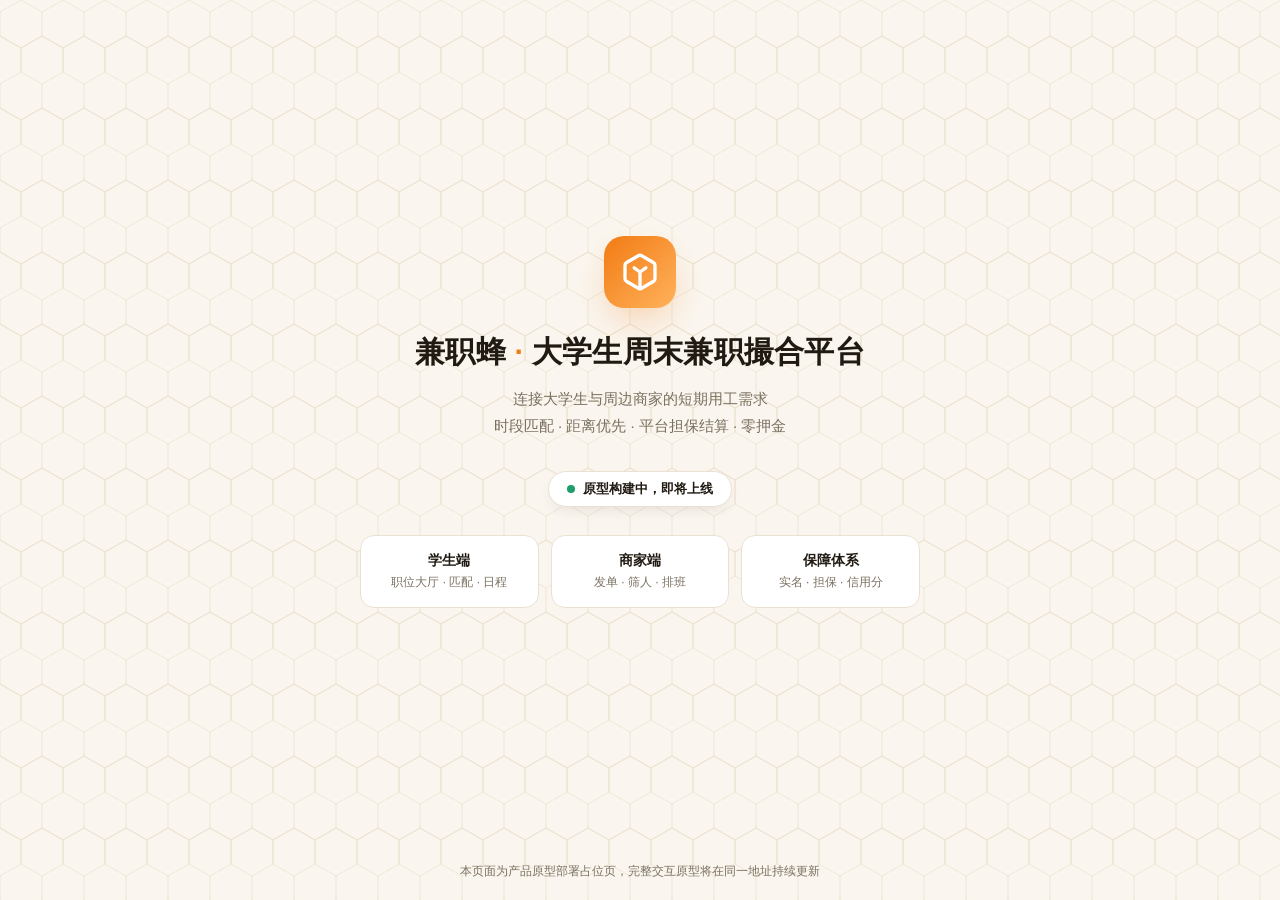
==== index.html @ 80763ce2 "chore: initial placeholder for weekend part-time job matching prototype" ====
<!DOCTYPE html>
<html lang="zh-CN">
<head>
<meta charset="UTF-8">
<meta name="viewport" content="width=device-width, initial-scale=1.0">
<title>兼职蜂 · 大学生周末兼职撮合平台</title>
<style>
  :root{
    --brand:#F27B13; --brand-deep:#D96A0D; --ink:#201A12; --sub:#7A7060;
    --bg:#FAF6EF; --surface:#FFFFFF; --border:#EBE1D2;
  }
  *{margin:0;padding:0;box-sizing:border-box}
  html,body{height:100%}
  body{
    font-family:"PingFang SC","HarmonyOS Sans SC","MiSans","Source Han Sans SC","Noto Sans CJK SC","Microsoft YaHei",sans-serif;
    background:
      url("data:image/svg+xml,%3Csvg xmlns='http://www.w3.org/2000/svg' width='42' height='72' viewBox='0 0 42 72'%3E%3Cg fill='none' stroke='%23E4D6BC' stroke-opacity='.5'%3E%3Cpath d='M21 0 42 12 42 36 21 48 0 36 0 12Z'/%3E%3Cpath d='M0 36 21 48 21 72 0 84 -21 72 -21 48Z'/%3E%3Cpath d='M42 36 63 48 63 72 42 84 21 72 21 48Z'/%3E%3C/g%3E%3C/svg%3E"),
      var(--bg);
    color:var(--ink);
    display:flex;flex-direction:column;
  }
  main{flex:1;display:flex;align-items:center;justify-content:center;padding:32px 20px}
  .wrap{max-width:560px;width:100%;text-align:center}
  .mark{
    width:72px;height:72px;margin:0 auto 24px;border-radius:20px;
    background:linear-gradient(135deg,var(--brand),#FFB25C);
    display:flex;align-items:center;justify-content:center;
    box-shadow:0 16px 40px -12px rgba(242,123,19,.45);
  }
  .mark svg{width:40px;height:40px}
  h1{font-size:30px;font-weight:800;letter-spacing:.01em}
  h1 .dot{color:var(--brand)}
  .tagline{margin-top:12px;font-size:15px;color:var(--sub);line-height:1.8}
  .status{
    margin:32px auto 0;display:inline-flex;align-items:center;gap:8px;
    background:var(--surface);border:1px solid var(--border);border-radius:999px;
    padding:8px 18px;font-size:13px;color:var(--ink);font-weight:600;
    box-shadow:0 6px 16px -6px rgba(32,26,18,.12);
  }
  .pulse{width:8px;height:8px;border-radius:50%;background:#1E9E6A;animation:p 1.4s ease-in-out infinite}
  @keyframes p{0%,100%{opacity:1;transform:scale(1)}50%{opacity:.35;transform:scale(.7)}}
  .grid{margin-top:28px;display:grid;grid-template-columns:repeat(3,1fr);gap:12px}
  .cell{
    background:var(--surface);border:1px solid var(--border);border-radius:14px;padding:16px 10px;
  }
  .cell b{display:block;font-size:14px;font-weight:700}
  .cell span{display:block;margin-top:4px;font-size:12px;color:var(--sub)}
  footer{padding:20px;text-align:center;font-size:12px;color:var(--sub)}
  @media (max-width:480px){h1{font-size:24px}.grid{grid-template-columns:1fr 1fr 1fr;gap:8px}}
</style>
</head>
<body>
<main>
  <div class="wrap">
    <div class="mark" aria-hidden="true">
      <svg viewBox="0 0 24 24" fill="none" stroke="#fff" stroke-width="2" stroke-linecap="round" stroke-linejoin="round">
        <path d="M21 16V8a2 2 0 0 0-1-1.73l-7-4a2 2 0 0 0-2 0l-7 4A2 2 0 0 0 3 8v8a2 2 0 0 0 1 1.73l7 4a2 2 0 0 0 2 0l7-4A2 2 0 0 0 21 16Z"/>
        <path d="M12 22V12"/><path d="m8.5 9.5 3.5 2.5 3.5-2.5"/>
      </svg>
    </div>
    <h1>兼职蜂<span class="dot"> · </span>大学生周末兼职撮合平台</h1>
    <p class="tagline">连接大学生与周边商家的短期用工需求<br>时段匹配 · 距离优先 · 平台担保结算 · 零押金</p>
    <div class="status"><span class="pulse"></span>原型构建中，即将上线</div>
    <div class="grid">
      <div class="cell"><b>学生端</b><span>职位大厅 · 匹配 · 日程</span></div>
      <div class="cell"><b>商家端</b><span>发单 · 筛人 · 排班</span></div>
      <div class="cell"><b>保障体系</b><span>实名 · 担保 · 信用分</span></div>
    </div>
  </div>
</main>
<footer>本页面为产品原型部署占位页，完整交互原型将在同一地址持续更新</footer>
</body>
</html>
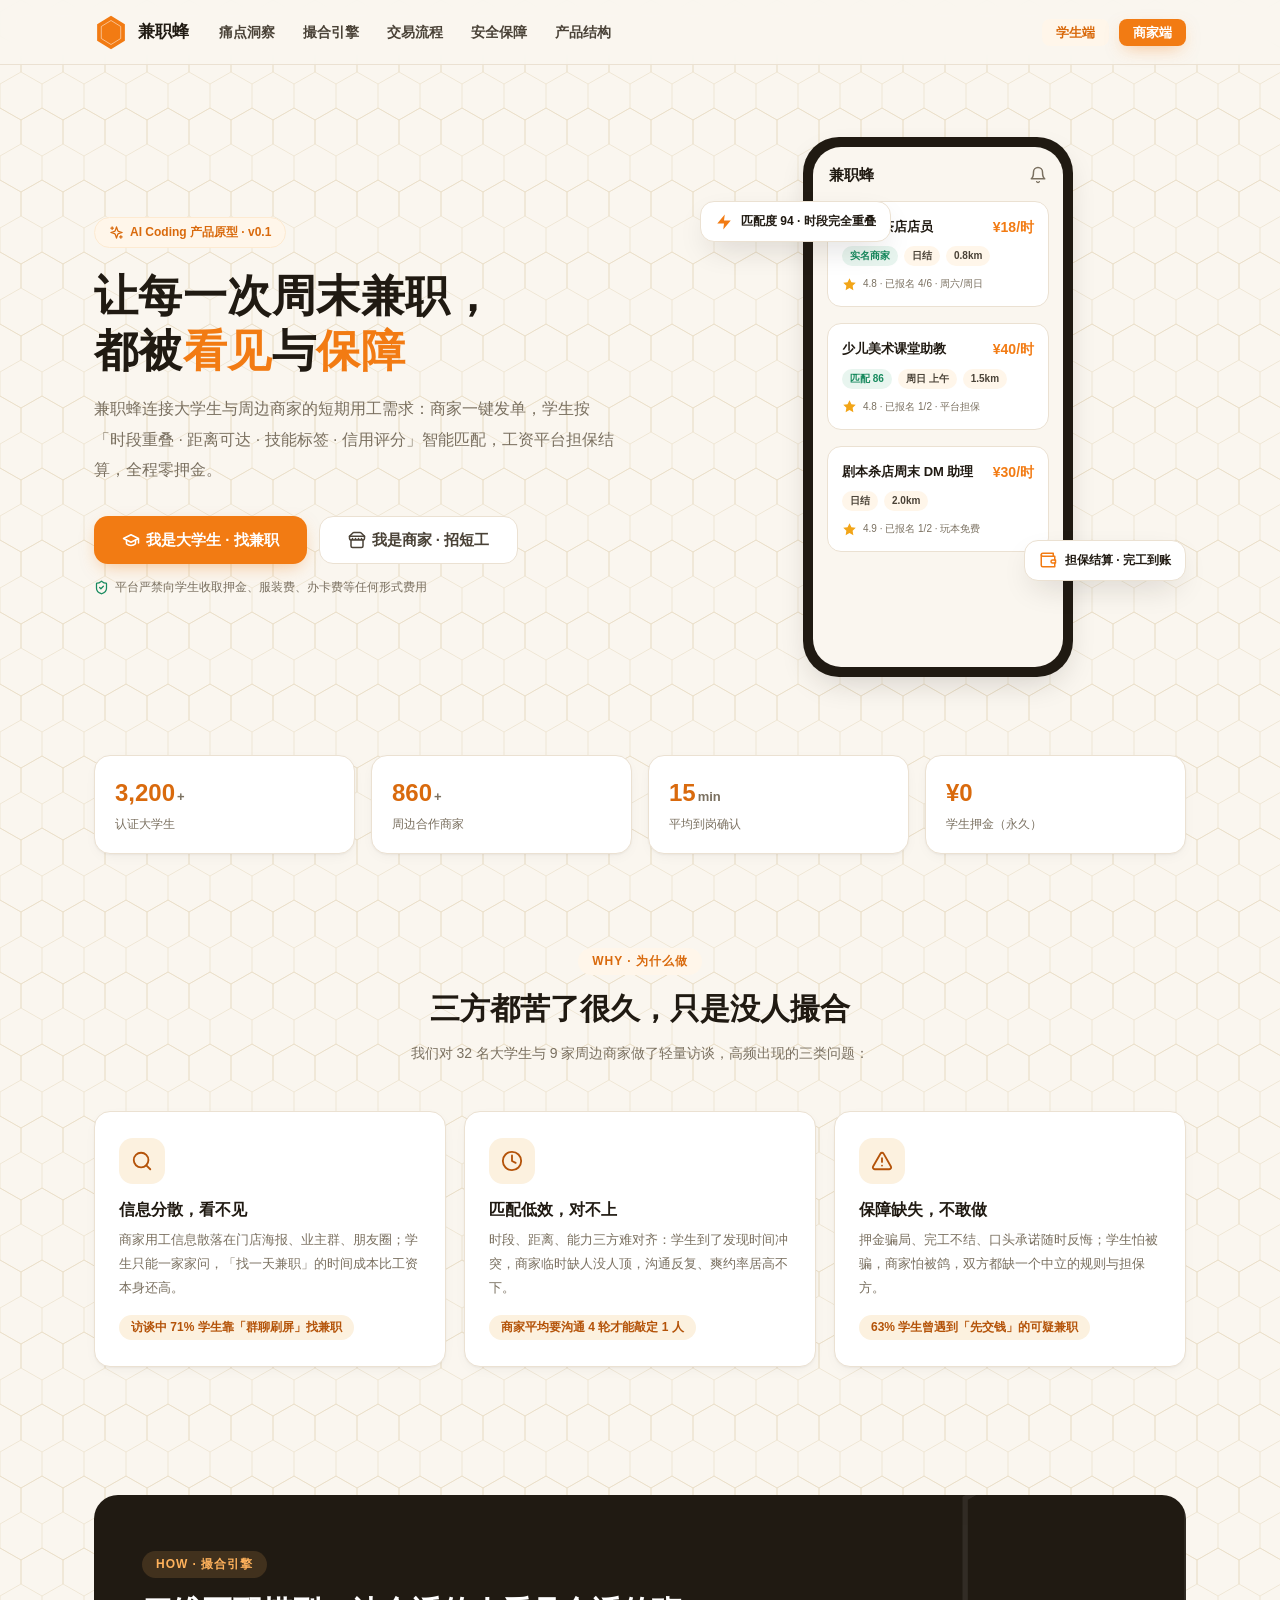
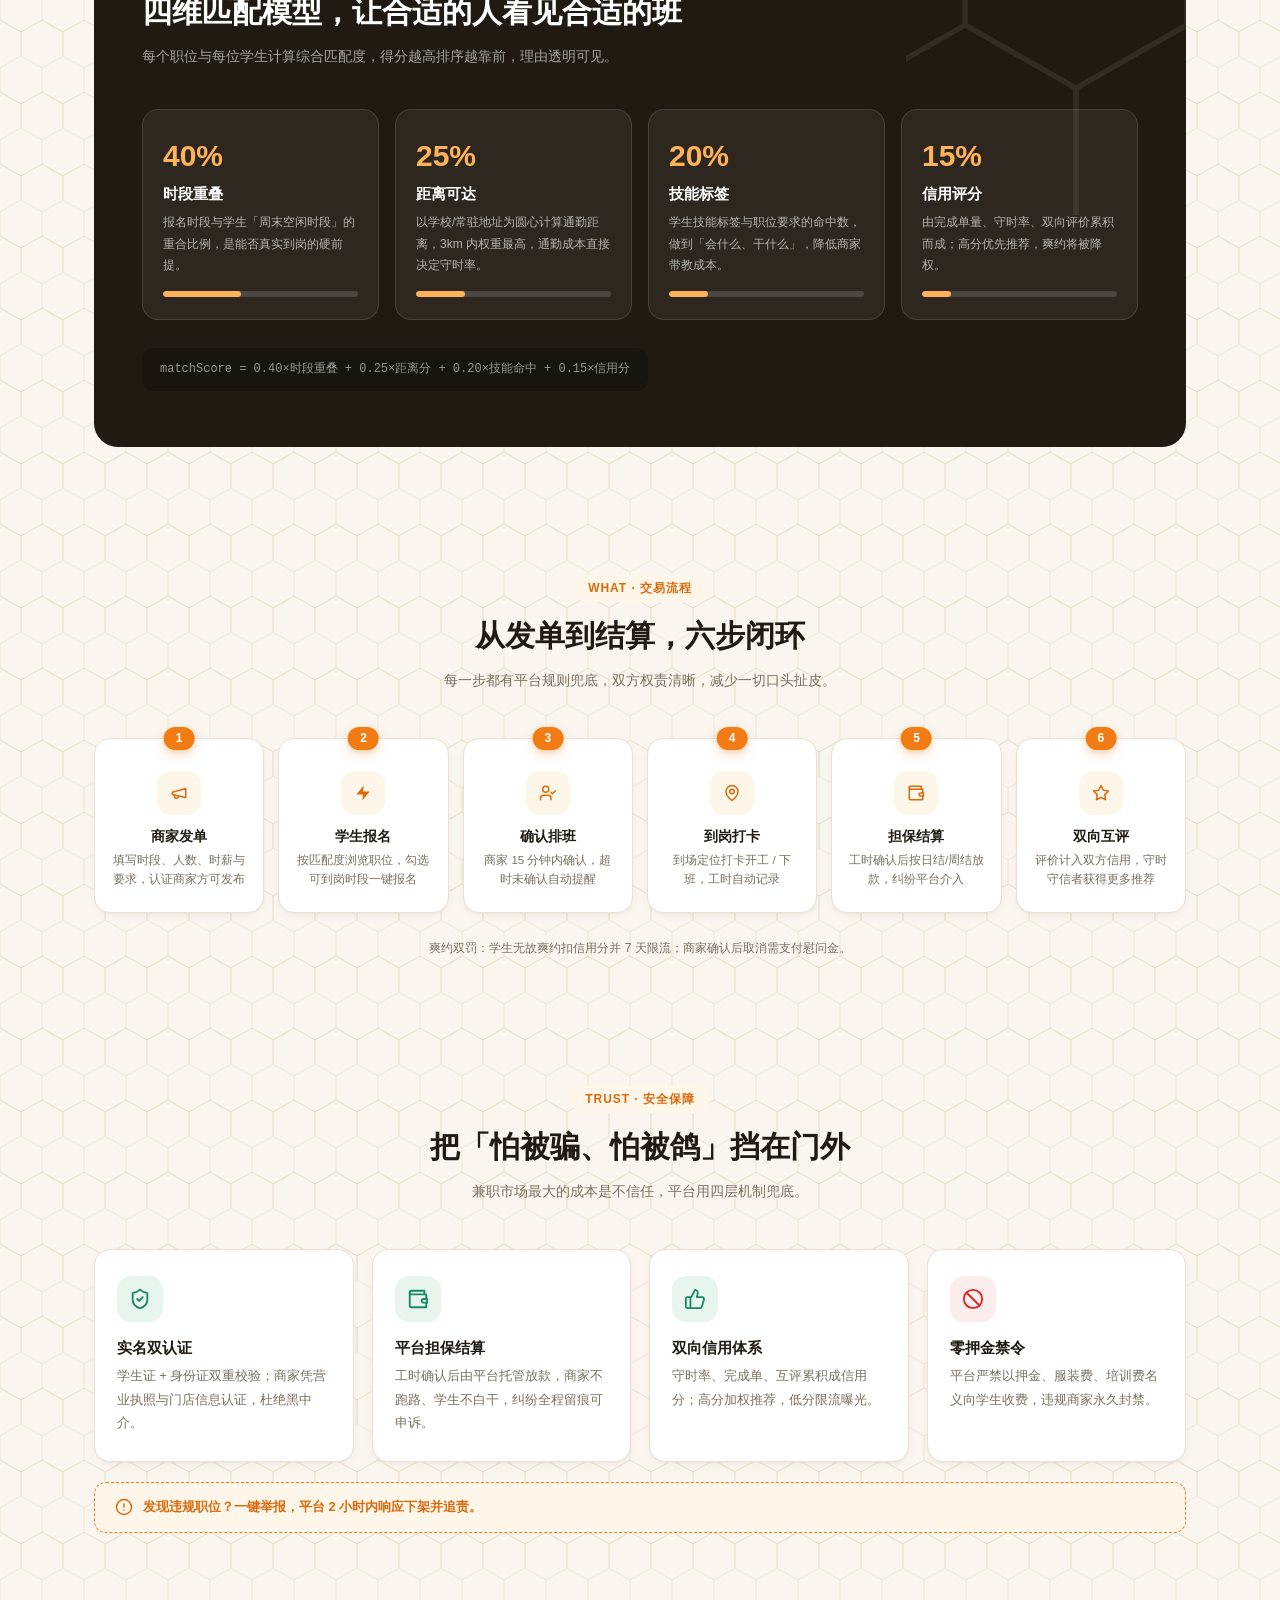
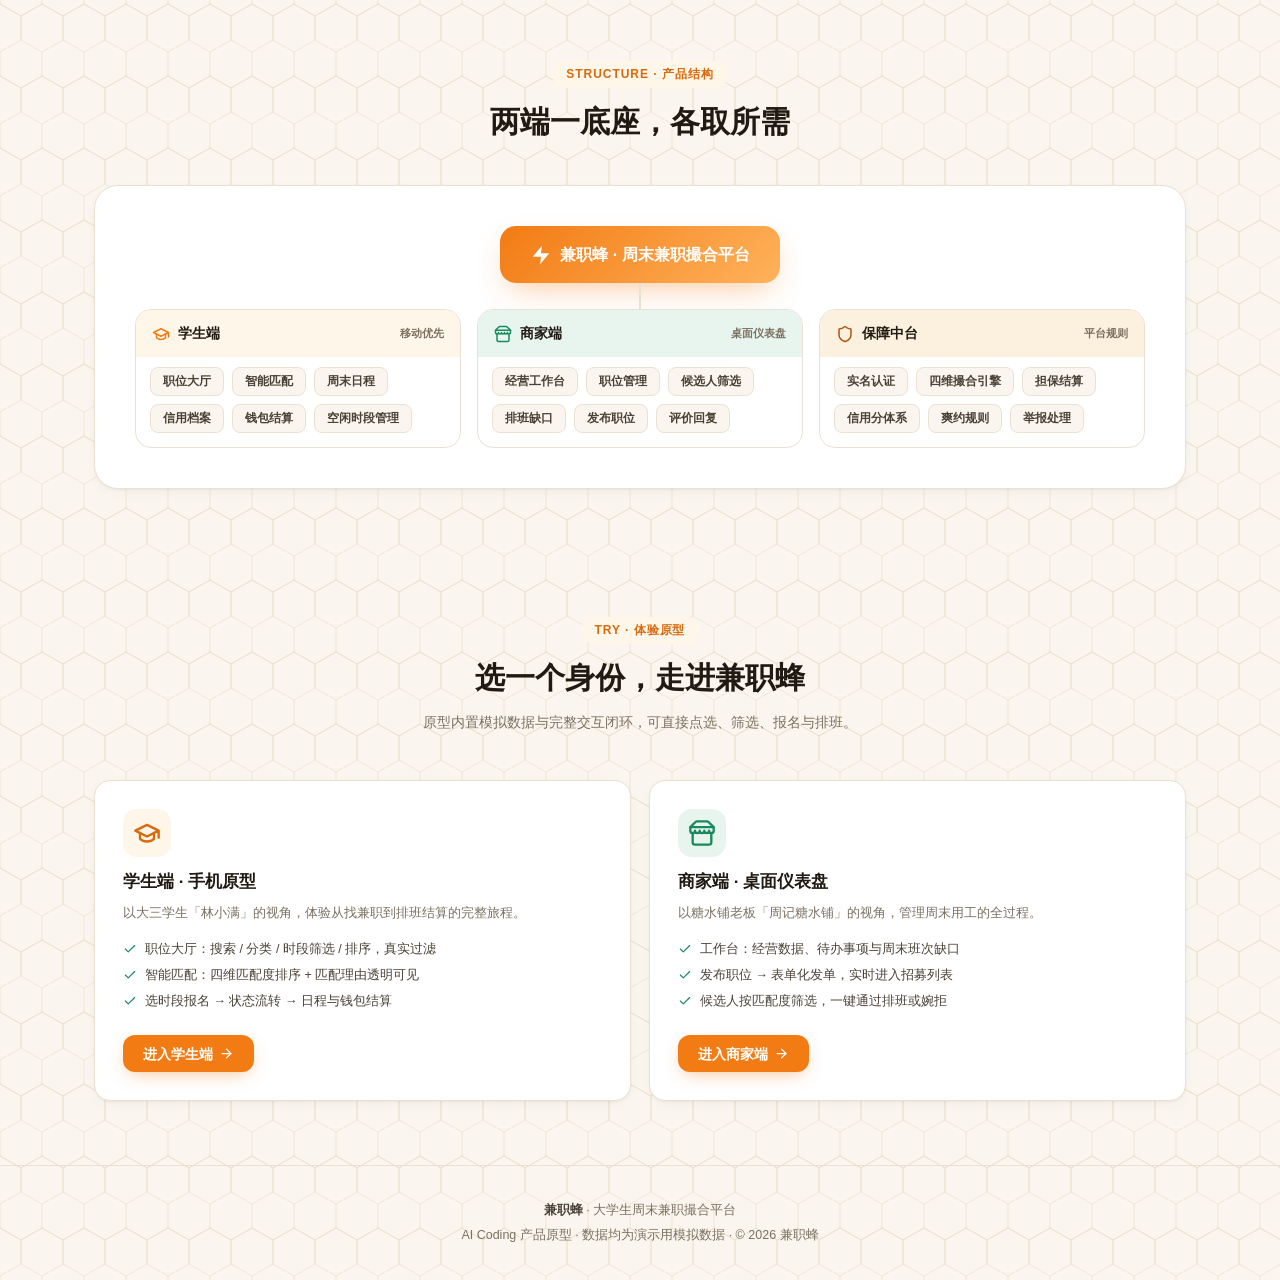
==== commit 894c3119: "feat: 兼职蜂完整产品原型（首页 + 学生端 + 商家端）" ====
--- a/index.html
+++ b/index.html
@@ -4,70 +4,521 @@
 <meta charset="UTF-8">
 <meta name="viewport" content="width=device-width, initial-scale=1.0">
 <title>兼职蜂 · 大学生周末兼职撮合平台</title>
+<meta name="description" content="兼职蜂：连接大学生与周边商家的周末短期用工撮合平台。时段匹配 · 距离优先 · 平台担保结算 · 零押金。">
+<link rel="icon" href="data:image/svg+xml,%3Csvg xmlns='http://www.w3.org/2000/svg' viewBox='0 0 72 80'%3E%3Cpath d='M36 4 66 22 66 58 36 76 6 58 6 22Z' fill='%23F27B13'/%3E%3C/svg%3E">
+<link rel="stylesheet" href="styles.css">
 <style>
-  :root{
-    --brand:#F27B13; --brand-deep:#D96A0D; --ink:#201A12; --sub:#7A7060;
-    --bg:#FAF6EF; --surface:#FFFFFF; --border:#EBE1D2;
-  }
-  *{margin:0;padding:0;box-sizing:border-box}
-  html,body{height:100%}
-  body{
-    font-family:"PingFang SC","HarmonyOS Sans SC","MiSans","Source Han Sans SC","Noto Sans CJK SC","Microsoft YaHei",sans-serif;
-    background:
-      url("data:image/svg+xml,%3Csvg xmlns='http://www.w3.org/2000/svg' width='42' height='72' viewBox='0 0 42 72'%3E%3Cg fill='none' stroke='%23E4D6BC' stroke-opacity='.5'%3E%3Cpath d='M21 0 42 12 42 36 21 48 0 36 0 12Z'/%3E%3Cpath d='M0 36 21 48 21 72 0 84 -21 72 -21 48Z'/%3E%3Cpath d='M42 36 63 48 63 72 42 84 21 72 21 48Z'/%3E%3C/g%3E%3C/svg%3E"),
-      var(--bg);
-    color:var(--ink);
-    display:flex;flex-direction:column;
-  }
-  main{flex:1;display:flex;align-items:center;justify-content:center;padding:32px 20px}
-  .wrap{max-width:560px;width:100%;text-align:center}
-  .mark{
-    width:72px;height:72px;margin:0 auto 24px;border-radius:20px;
-    background:linear-gradient(135deg,var(--brand),#FFB25C);
-    display:flex;align-items:center;justify-content:center;
-    box-shadow:0 16px 40px -12px rgba(242,123,19,.45);
-  }
-  .mark svg{width:40px;height:40px}
-  h1{font-size:30px;font-weight:800;letter-spacing:.01em}
-  h1 .dot{color:var(--brand)}
-  .tagline{margin-top:12px;font-size:15px;color:var(--sub);line-height:1.8}
-  .status{
-    margin:32px auto 0;display:inline-flex;align-items:center;gap:8px;
-    background:var(--surface);border:1px solid var(--border);border-radius:999px;
-    padding:8px 18px;font-size:13px;color:var(--ink);font-weight:600;
-    box-shadow:0 6px 16px -6px rgba(32,26,18,.12);
-  }
-  .pulse{width:8px;height:8px;border-radius:50%;background:#1E9E6A;animation:p 1.4s ease-in-out infinite}
-  @keyframes p{0%,100%{opacity:1;transform:scale(1)}50%{opacity:.35;transform:scale(.7)}}
-  .grid{margin-top:28px;display:grid;grid-template-columns:repeat(3,1fr);gap:12px}
-  .cell{
-    background:var(--surface);border:1px solid var(--border);border-radius:14px;padding:16px 10px;
-  }
-  .cell b{display:block;font-size:14px;font-weight:700}
-  .cell span{display:block;margin-top:4px;font-size:12px;color:var(--sub)}
-  footer{padding:20px;text-align:center;font-size:12px;color:var(--sub)}
-  @media (max-width:480px){h1{font-size:24px}.grid{grid-template-columns:1fr 1fr 1fr;gap:8px}}
+  /* ---------- 首页专属样式 ---------- */
+  .topbar{
+    position:sticky;top:0;z-index:100;
+    background:rgba(250,246,239,.88);backdrop-filter:blur(10px);
+    border-bottom:1px solid var(--line);
+  }
+  .topbar-in{max-width:1140px;margin:0 auto;padding:0 24px;height:64px;display:flex;align-items:center;gap:28px}
+  .logo{display:flex;align-items:center;gap:10px;font-size:17px;font-weight:800}
+  .logo-mark{width:34px;height:37px;flex:none}
+  .topnav{display:flex;gap:24px;font-size:14px;color:var(--ink-2);font-weight:600}
+  .topnav a{padding:6px 2px;transition:color .15s}
+  .topnav a:hover{color:var(--brand-deep)}
+  .topbar-cta{margin-left:auto;display:flex;gap:10px}
+  .wrap{max-width:1140px;margin:0 auto;padding:0 24px}
+
+  /* Hero */
+  .hero{padding:72px 0 56px;display:grid;grid-template-columns:1.05fr .95fr;gap:48px;align-items:center}
+  .hero-badge{
+    display:inline-flex;align-items:center;gap:6px;background:var(--brand-soft);
+    color:var(--brand-deep);border:1px solid var(--brand-soft2);
+    border-radius:999px;padding:5px 14px;font-size:12px;font-weight:700;margin-bottom:20px;
+  }
+  .hero h1{font-size:44px;letter-spacing:.01em;line-height:1.25}
+  .hero h1 .hl{color:var(--brand);position:relative}
+  .hero-sub{margin-top:16px;font-size:16px;color:var(--ink-3);line-height:1.9;max-width:520px}
+  .hero-cta{margin-top:30px;display:flex;gap:12px;flex-wrap:wrap}
+  .hero-note{margin-top:14px;font-size:12px;color:var(--ink-3);display:flex;align-items:center;gap:6px}
+  .hero-note .icon{color:var(--ok)}
+
+  .hero-visual{position:relative;display:flex;justify-content:center}
+  .mini-phone{
+    width:270px;background:var(--ink);border-radius:36px;padding:10px;
+    box-shadow:var(--shadow-2);position:relative;z-index:1;
+  }
+  .mini-screen{background:var(--bg);border-radius:28px;overflow:hidden;height:520px;display:flex;flex-direction:column}
+  .mini-head{padding:16px 16px 10px;display:flex;align-items:center;justify-content:space-between}
+  .mini-head b{font-size:15px}
+  .mini-card{margin:4px 14px 12px;background:var(--surface);border:1px solid var(--line);border-radius:14px;padding:14px}
+  .mini-card .t{display:flex;justify-content:space-between;align-items:center}
+  .mini-card .t b{font-size:13px}
+  .mini-card .pay{color:var(--brand);font-weight:800;font-size:14px}
+  .mini-meta{margin-top:8px;display:flex;gap:6px;flex-wrap:wrap}
+  .mini-chip{font-size:10px;padding:2px 8px;border-radius:999px;background:var(--brand-soft);color:var(--ink-2);font-weight:600}
+  .mini-chip.g{background:var(--ok-soft);color:var(--ok)}
+  .mini-foot{margin-top:10px;display:flex;align-items:center;gap:6px;font-size:10px;color:var(--ink-3)}
+  .float-chip{
+    position:absolute;background:var(--surface);border:1px solid var(--line);
+    border-radius:14px;padding:10px 14px;font-size:12px;font-weight:700;
+    box-shadow:var(--shadow-2);display:flex;align-items:center;gap:8px;z-index:2;
+    animation:floaty 4s ease-in-out infinite;
+  }
+  .float-chip .icon{color:var(--brand)}
+  .fc1{top:64px;left:2%}
+  .fc2{bottom:96px;right:0;animation-delay:1.2s}
+  @keyframes floaty{0%,100%{transform:translateY(0)}50%{transform:translateY(-8px)}}
+
+  .hero-stats{
+    margin-top:0;padding:22px 0 30px;display:grid;grid-template-columns:repeat(4,1fr);gap:16px;
+  }
+  .hstat{background:var(--surface);border:1px solid var(--line);border-radius:var(--r-lg);padding:18px 20px;box-shadow:var(--shadow-1)}
+  .hstat b{display:block;font-size:24px;font-weight:800;color:var(--brand-deep)}
+  .hstat b small{font-size:13px;color:var(--ink-3);font-weight:600;margin-left:2px}
+  .hstat span{font-size:12px;color:var(--ink-3)}
+
+  /* 区块通用 */
+  section.block{padding:64px 0}
+  .sec-head{text-align:center;max-width:620px;margin:0 auto 44px}
+  .sec-tag{
+    display:inline-block;font-size:12px;font-weight:800;color:var(--brand-deep);
+    background:var(--brand-soft);border-radius:999px;padding:4px 14px;margin-bottom:14px;letter-spacing:.08em;
+  }
+  .sec-head h2{font-size:30px}
+  .sec-head p{margin-top:12px;color:var(--ink-3);font-size:14px;line-height:1.9}
+
+  /* 痛点 */
+  .pain-grid{display:grid;grid-template-columns:repeat(3,1fr);gap:18px}
+  .pain{
+    background:var(--surface);border:1px solid var(--line);border-radius:var(--r-lg);
+    padding:26px 24px;box-shadow:var(--shadow-1);transition:transform .2s,box-shadow .2s;
+  }
+  .pain:hover{transform:translateY(-4px);box-shadow:var(--shadow-2)}
+  .pain-ico{width:46px;height:46px;border-radius:14px;background:var(--warn-soft);color:var(--warn);display:grid;place-items:center;margin-bottom:16px}
+  .pain h3{font-size:16px;margin-bottom:8px}
+  .pain p{font-size:13px;color:var(--ink-3);line-height:1.85}
+  .pain .data{margin-top:14px;font-size:12px;color:var(--warn);font-weight:700;background:var(--warn-soft);display:inline-block;border-radius:999px;padding:3px 12px}
+
+  /* 撮合引擎 */
+  .engine{background:var(--ink);color:#fff;border-radius:var(--r-xl);padding:56px 48px;position:relative;overflow:hidden}
+  .engine .hex-deco{position:absolute;right:-60px;top:-60px;opacity:.08}
+  .engine-grid{display:grid;grid-template-columns:repeat(4,1fr);gap:16px;margin-top:40px}
+  .dim{
+    background:rgba(255,255,255,.06);border:1px solid rgba(255,255,255,.12);
+    border-radius:var(--r-lg);padding:22px 20px;
+  }
+  .dim .pct{font-size:30px;font-weight:800;color:#FFB25C}
+  .dim h4{margin-top:4px;font-size:15px}
+  .dim p{margin-top:8px;font-size:12px;color:rgba(255,255,255,.65);line-height:1.8}
+  .dim .bar{margin-top:14px;background:rgba(255,255,255,.14)}
+  .dim .bar i{background:#FFB25C}
+  .engine .sec-tag{background:rgba(255,178,92,.15);color:#FFB25C}
+  .engine h2{color:#fff}
+  .engine .sec-head p{color:rgba(255,255,255,.6)}
+  .engine .sec-head{margin-bottom:0;text-align:left;max-width:none}
+  .formula{
+    margin-top:28px;font-size:12px;color:rgba(255,255,255,.55);
+    background:rgba(0,0,0,.25);border-radius:var(--r-md);padding:12px 18px;
+    display:inline-flex;align-items:center;gap:8px;font-family:Consolas,monospace;
+  }
+
+  /* 交易流程 */
+  .flow-grid{display:grid;grid-template-columns:repeat(6,1fr);gap:14px;counter-reset:step}
+  .flow{
+    background:var(--surface);border:1px solid var(--line);border-radius:var(--r-lg);
+    padding:22px 16px;text-align:center;position:relative;box-shadow:var(--shadow-1);
+    transition:transform .2s;
+  }
+  .flow:hover{transform:translateY(-4px)}
+  .flow .step-no{
+    position:absolute;top:-12px;left:50%;transform:translateX(-50%);
+    background:var(--brand);color:#fff;font-size:12px;font-weight:800;
+    border-radius:999px;padding:2px 12px;box-shadow:0 4px 12px -2px rgba(242,123,19,.5);
+  }
+  .flow .f-ico{width:44px;height:44px;margin:10px auto 12px;border-radius:14px;background:var(--brand-soft);color:var(--brand-deep);display:grid;place-items:center}
+  .flow h4{font-size:14px}
+  .flow p{margin-top:6px;font-size:11.5px;color:var(--ink-3);line-height:1.7}
+  .flow-grid + .flow-note{text-align:center;margin-top:26px;font-size:12px;color:var(--ink-3)}
+
+  /* 安全保障 */
+  .safe-grid{display:grid;grid-template-columns:repeat(4,1fr);gap:18px}
+  .safe{
+    background:var(--surface);border:1px solid var(--line);border-radius:var(--r-lg);
+    padding:26px 22px;box-shadow:var(--shadow-1);
+  }
+  .safe .s-ico{width:46px;height:46px;border-radius:14px;background:var(--ok-soft);color:var(--ok);display:grid;place-items:center;margin-bottom:16px}
+  .safe:nth-child(4) .s-ico{background:var(--danger-soft);color:var(--danger)}
+  .safe h3{font-size:15px;margin-bottom:8px}
+  .safe p{font-size:12.5px;color:var(--ink-3);line-height:1.85}
+  .safe-banner{
+    margin-top:20px;background:var(--brand-soft);border:1px dashed var(--brand);
+    border-radius:var(--r-md);padding:14px 20px;display:flex;align-items:center;gap:10px;
+    font-size:13px;color:var(--brand-deep);font-weight:700;
+  }
+
+  /* 产品结构 */
+  .arch{background:var(--surface);border:1px solid var(--line);border-radius:var(--r-xl);padding:40px;box-shadow:var(--shadow-1)}
+  .arch-root{
+    margin:0 auto;width:280px;background:linear-gradient(135deg,var(--brand),#FFB25C);
+    color:#fff;border-radius:var(--r-lg);padding:16px;text-align:center;font-weight:800;font-size:16px;
+    box-shadow:var(--shadow-brand);display:flex;align-items:center;justify-content:center;gap:8px;
+  }
+  .arch-line{width:2px;height:26px;background:var(--line);margin:0 auto}
+  .arch-cols{display:grid;grid-template-columns:repeat(3,1fr);gap:16px}
+  .arch-col{border:1px solid var(--line);border-radius:var(--r-lg);overflow:hidden}
+  .arch-col-h{padding:12px 16px;font-weight:800;font-size:14px;display:flex;align-items:center;gap:8px}
+  .arch-col-h .icon{color:var(--brand)}
+  .arch-col-h small{margin-left:auto;font-size:11px;color:var(--ink-3);font-weight:600}
+  .arch-col ul{padding:10px 14px 14px;display:flex;flex-wrap:wrap;gap:8px}
+  .arch-col li{font-size:12px;background:var(--bg);border:1px solid var(--line);border-radius:8px;padding:4px 12px;color:var(--ink-2);font-weight:600}
+  .arch-col.c1 .arch-col-h{background:var(--brand-soft)}
+  .arch-col.c2 .arch-col-h{background:var(--ok-soft)}
+  .arch-col.c2 .arch-col-h .icon{color:var(--ok)}
+  .arch-col.c3 .arch-col-h{background:var(--warn-soft)}
+  .arch-col.c3 .arch-col-h .icon{color:var(--warn)}
+
+  /* 体验指引 */
+  .guide{display:grid;grid-template-columns:1fr 1fr;gap:18px}
+  .gcard{
+    background:var(--surface);border:1px solid var(--line);border-radius:var(--r-lg);
+    padding:28px;display:flex;flex-direction:column;gap:8px;box-shadow:var(--shadow-1);
+    transition:transform .2s,box-shadow .2s;position:relative;overflow:hidden;
+  }
+  .gcard:hover{transform:translateY(-4px);box-shadow:var(--shadow-2)}
+  .gcard .g-ico{width:48px;height:48px;border-radius:14px;display:grid;place-items:center;margin-bottom:6px}
+  .gcard h3{font-size:17px}
+  .gcard p{font-size:13px;color:var(--ink-3);line-height:1.85}
+  .gcard ul{margin-top:6px;display:flex;flex-direction:column;gap:6px}
+  .gcard li{font-size:12.5px;color:var(--ink-2);display:flex;gap:8px;align-items:flex-start}
+  .gcard li .icon{width:14px;height:14px;color:var(--ok);margin-top:3px}
+  .gcard .g-cta{margin-top:16px;align-self:flex-start}
+  .gcard.stu .g-ico{background:var(--brand-soft);color:var(--brand-deep)}
+  .gcard.mer .g-ico{background:var(--ok-soft);color:var(--ok)}
+
+  /* 页脚 */
+  footer{border-top:1px solid var(--line);padding:32px 24px;text-align:center;color:var(--ink-3);font-size:12.5px;line-height:2}
+  footer b{color:var(--ink-2)}
+
+  @media (max-width:960px){
+    .topnav{display:none}
+    .hero{grid-template-columns:1fr;padding-top:44px;text-align:center}
+    .hero-sub{margin-left:auto;margin-right:auto}
+    .hero-cta{justify-content:center}
+    .hero-visual{margin-top:16px}
+    .hero-stats{grid-template-columns:repeat(2,1fr)}
+    .pain-grid,.safe-grid{grid-template-columns:1fr 1fr}
+    .engine{padding:40px 24px}
+    .engine-grid{grid-template-columns:repeat(2,1fr)}
+    .flow-grid{grid-template-columns:repeat(3,1fr);row-gap:26px}
+    .guide,.arch-cols{grid-template-columns:1fr}
+  }
+  @media (max-width:560px){
+    .hero h1{font-size:30px}
+    .pain-grid,.safe-grid,.engine-grid{grid-template-columns:1fr}
+    .flow-grid{grid-template-columns:repeat(2,1fr)}
+    .hero-stats{grid-template-columns:repeat(2,1fr)}
+    .float-chip{display:none}
+  }
 </style>
 </head>
-<body>
-<main>
-  <div class="wrap">
-    <div class="mark" aria-hidden="true">
-      <svg viewBox="0 0 24 24" fill="none" stroke="#fff" stroke-width="2" stroke-linecap="round" stroke-linejoin="round">
-        <path d="M21 16V8a2 2 0 0 0-1-1.73l-7-4a2 2 0 0 0-2 0l-7 4A2 2 0 0 0 3 8v8a2 2 0 0 0 1 1.73l7 4a2 2 0 0 0 2 0l7-4A2 2 0 0 0 21 16Z"/>
-        <path d="M12 22V12"/><path d="m8.5 9.5 3.5 2.5 3.5-2.5"/>
-      </svg>
-    </div>
-    <h1>兼职蜂<span class="dot"> · </span>大学生周末兼职撮合平台</h1>
-    <p class="tagline">连接大学生与周边商家的短期用工需求<br>时段匹配 · 距离优先 · 平台担保结算 · 零押金</p>
-    <div class="status"><span class="pulse"></span>原型构建中，即将上线</div>
-    <div class="grid">
-      <div class="cell"><b>学生端</b><span>职位大厅 · 匹配 · 日程</span></div>
-      <div class="cell"><b>商家端</b><span>发单 · 筛人 · 排班</span></div>
-      <div class="cell"><b>保障体系</b><span>实名 · 担保 · 信用分</span></div>
+<body class="hex-bg">
+
+<!-- 顶部导航 -->
+<header class="topbar">
+  <div class="topbar-in">
+    <a class="logo" href="index.html">
+      <svg class="logo-mark" viewBox="0 0 72 80" aria-hidden="true"><path d="M36 4 66 22 66 58 36 76 6 58 6 22Z" fill="#F27B13"/><path d="M36 14 57 27 57 53 36 66 15 53 15 27Z" fill="none" stroke="rgba(255,255,255,.55)" stroke-width="2"/></svg>
+      兼职蜂
+    </a>
+    <nav class="topnav">
+      <a href="#insight">痛点洞察</a>
+      <a href="#engine">撮合引擎</a>
+      <a href="#flow">交易流程</a>
+      <a href="#safety">安全保障</a>
+      <a href="#structure">产品结构</a>
+    </nav>
+    <div class="topbar-cta">
+      <a class="btn btn-ghost btn-sm" href="student.html">学生端</a>
+      <a class="btn btn-primary btn-sm" href="merchant.html">商家端</a>
     </div>
   </div>
+</header>
+
+<main class="wrap">
+
+  <!-- Hero -->
+  <div class="hero">
+    <div>
+      <span class="hero-badge"><svg class="icon icon-sm" aria-hidden="true"><use href="#i-sparkles"/></svg>AI Coding 产品原型 · v0.1</span>
+      <h1>让每一次周末兼职，<br>都被<span class="hl">看见</span>与<span class="hl">保障</span></h1>
+      <p class="hero-sub">兼职蜂连接大学生与周边商家的短期用工需求：商家一键发单，学生按「时段重叠 · 距离可达 · 技能标签 · 信用评分」智能匹配，工资平台担保结算，全程零押金。</p>
+      <div class="hero-cta">
+        <a class="btn btn-primary btn-lg" href="student.html"><svg class="icon" aria-hidden="true"><use href="#i-graduation"/></svg>我是大学生 · 找兼职</a>
+        <a class="btn btn-outline btn-lg" href="merchant.html"><svg class="icon" aria-hidden="true"><use href="#i-store"/></svg>我是商家 · 招短工</a>
+      </div>
+      <div class="hero-note"><svg class="icon icon-sm" aria-hidden="true"><use href="#i-shield-check"/></svg>平台严禁向学生收取押金、服装费、办卡费等任何形式费用</div>
+    </div>
+    <div class="hero-visual">
+      <div class="float-chip fc1"><svg class="icon" aria-hidden="true"><use href="#i-zap"/></svg>匹配度 94 · 时段完全重叠</div>
+      <div class="float-chip fc2"><svg class="icon" aria-hidden="true"><use href="#i-wallet"/></svg>担保结算 · 完工到账</div>
+      <div class="mini-phone">
+        <div class="mini-screen">
+          <div class="mini-head">
+            <b>兼职蜂</b>
+            <svg class="icon" aria-hidden="true" style="color:var(--ink-3)"><use href="#i-bell"/></svg>
+          </div>
+          <div class="mini-card">
+            <div class="t"><b>周末奶茶店店员</b><span class="pay num">¥18/时</span></div>
+            <div class="mini-meta"><span class="mini-chip g">实名商家</span><span class="mini-chip">日结</span><span class="mini-chip">0.8km</span></div>
+            <div class="mini-foot">
+              <svg class="icon icon-sm" style="color:#F2A518" aria-hidden="true"><use href="#i-star-fill"/></svg>4.8 · 已报名 4/6 · 周六/周日
+            </div>
+          </div>
+          <div class="mini-card">
+            <div class="t"><b>少儿美术课堂助教</b><span class="pay num">¥40/时</span></div>
+            <div class="mini-meta"><span class="mini-chip g">匹配 86</span><span class="mini-chip">周日 上午</span><span class="mini-chip">1.5km</span></div>
+            <div class="mini-foot">
+              <svg class="icon icon-sm" style="color:#F2A518" aria-hidden="true"><use href="#i-star-fill"/></svg>4.8 · 已报名 1/2 · 平台担保
+            </div>
+          </div>
+          <div class="mini-card">
+            <div class="t"><b>剧本杀店周末 DM 助理</b><span class="pay num">¥30/时</span></div>
+            <div class="mini-meta"><span class="mini-chip">日结</span><span class="mini-chip">2.0km</span></div>
+            <div class="mini-foot">
+              <svg class="icon icon-sm" style="color:#F2A518" aria-hidden="true"><use href="#i-star-fill"/></svg>4.9 · 已报名 1/2 · 玩本免费
+            </div>
+          </div>
+        </div>
+      </div>
+    </div>
+  </div>
+
+  <!-- 数据条 -->
+  <div class="hero-stats">
+    <div class="hstat"><b class="num">3,200<small>+</small></b><span>认证大学生</span></div>
+    <div class="hstat"><b class="num">860<small>+</small></b><span>周边合作商家</span></div>
+    <div class="hstat"><b class="num">15<small>min</small></b><span>平均到岗确认</span></div>
+    <div class="hstat"><b class="num">¥0</b><span>学生押金（永久）</span></div>
+  </div>
+
+  <!-- 痛点洞察 -->
+  <section class="block" id="insight">
+    <div class="sec-head">
+      <span class="sec-tag">WHY · 为什么做</span>
+      <h2>三方都苦了很久，只是没人撮合</h2>
+      <p>我们对 32 名大学生与 9 家周边商家做了轻量访谈，高频出现的三类问题：</p>
+    </div>
+    <div class="pain-grid">
+      <div class="pain">
+        <div class="pain-ico"><svg class="icon icon-lg" aria-hidden="true"><use href="#i-search"/></svg></div>
+        <h3>信息分散，看不见</h3>
+        <p>商家用工信息散落在门店海报、业主群、朋友圈；学生只能一家家问，「找一天兼职」的时间成本比工资本身还高。</p>
+        <span class="data">访谈中 71% 学生靠「群聊刷屏」找兼职</span>
+      </div>
+      <div class="pain">
+        <div class="pain-ico"><svg class="icon icon-lg" aria-hidden="true"><use href="#i-clock"/></svg></div>
+        <h3>匹配低效，对不上</h3>
+        <p>时段、距离、能力三方难对齐：学生到了发现时间冲突，商家临时缺人没人顶，沟通反复、爽约率居高不下。</p>
+        <span class="data">商家平均要沟通 4 轮才能敲定 1 人</span>
+      </div>
+      <div class="pain">
+        <div class="pain-ico"><svg class="icon icon-lg" aria-hidden="true"><use href="#i-alert-triangle"/></svg></div>
+        <h3>保障缺失，不敢做</h3>
+        <p>押金骗局、完工不结、口头承诺随时反悔；学生怕被骗，商家怕被鸽，双方都缺一个中立的规则与担保方。</p>
+        <span class="data">63% 学生曾遇到「先交钱」的可疑兼职</span>
+      </div>
+    </div>
+  </section>
+
+  <!-- 撮合引擎 -->
+  <section class="block" id="engine">
+    <div class="engine">
+      <svg class="hex-deco" width="340" height="380" viewBox="0 0 42 72" aria-hidden="true"><g fill="none" stroke="#fff" stroke-width="1"><path d="M21 0 42 12 42 36 21 48 0 36 0 12Z"/><path d="M0 36 21 48 21 72 0 84 -21 72 -21 48Z"/><path d="M42 36 63 48 63 72 42 84 21 72 21 48Z"/></g></svg>
+      <div class="sec-head">
+        <span class="sec-tag">HOW · 撮合引擎</span>
+        <h2>四维匹配模型，让合适的人看见合适的班</h2>
+        <p>每个职位与每位学生计算综合匹配度，得分越高排序越靠前，理由透明可见。</p>
+      </div>
+      <div class="engine-grid">
+        <div class="dim">
+          <div class="pct num">40%</div>
+          <h4>时段重叠</h4>
+          <p>报名时段与学生「周末空闲时段」的重合比例，是能否真实到岗的硬前提。</p>
+          <div class="bar"><i style="width:40%"></i></div>
+        </div>
+        <div class="dim">
+          <div class="pct num">25%</div>
+          <h4>距离可达</h4>
+          <p>以学校/常驻地址为圆心计算通勤距离，3km 内权重最高，通勤成本直接决定守时率。</p>
+          <div class="bar"><i style="width:25%"></i></div>
+        </div>
+        <div class="dim">
+          <div class="pct num">20%</div>
+          <h4>技能标签</h4>
+          <p>学生技能标签与职位要求的命中数，做到「会什么、干什么」，降低商家带教成本。</p>
+          <div class="bar"><i style="width:20%"></i></div>
+        </div>
+        <div class="dim">
+          <div class="pct num">15%</div>
+          <h4>信用评分</h4>
+          <p>由完成单量、守时率、双向评价累积而成；高分优先推荐，爽约将被降权。</p>
+          <div class="bar"><i style="width:15%"></i></div>
+        </div>
+      </div>
+      <div class="formula">matchScore = 0.40×时段重叠 + 0.25×距离分 + 0.20×技能命中 + 0.15×信用分</div>
+    </div>
+  </section>
+
+  <!-- 交易流程 -->
+  <section class="block" id="flow">
+    <div class="sec-head">
+      <span class="sec-tag">WHAT · 交易流程</span>
+      <h2>从发单到结算，六步闭环</h2>
+      <p>每一步都有平台规则兜底，双方权责清晰，减少一切口头扯皮。</p>
+    </div>
+    <div class="flow-grid">
+      <div class="flow">
+        <span class="step-no num">1</span>
+        <div class="f-ico"><svg class="icon" aria-hidden="true"><use href="#i-megaphone"/></svg></div>
+        <h4>商家发单</h4>
+        <p>填写时段、人数、时薪与要求，认证商家方可发布</p>
+      </div>
+      <div class="flow">
+        <span class="step-no num">2</span>
+        <div class="f-ico"><svg class="icon" aria-hidden="true"><use href="#i-zap"/></svg></div>
+        <h4>学生报名</h4>
+        <p>按匹配度浏览职位，勾选可到岗时段一键报名</p>
+      </div>
+      <div class="flow">
+        <span class="step-no num">3</span>
+        <div class="f-ico"><svg class="icon" aria-hidden="true"><use href="#i-user-check"/></svg></div>
+        <h4>确认排班</h4>
+        <p>商家 15 分钟内确认，超时未确认自动提醒</p>
+      </div>
+      <div class="flow">
+        <span class="step-no num">4</span>
+        <div class="f-ico"><svg class="icon" aria-hidden="true"><use href="#i-map-pin"/></svg></div>
+        <h4>到岗打卡</h4>
+        <p>到场定位打卡开工 / 下班，工时自动记录</p>
+      </div>
+      <div class="flow">
+        <span class="step-no num">5</span>
+        <div class="f-ico"><svg class="icon" aria-hidden="true"><use href="#i-wallet"/></svg></div>
+        <h4>担保结算</h4>
+        <p>工时确认后按日结/周结放款，纠纷平台介入</p>
+      </div>
+      <div class="flow">
+        <span class="step-no num">6</span>
+        <div class="f-ico"><svg class="icon" aria-hidden="true"><use href="#i-star"/></svg></div>
+        <h4>双向互评</h4>
+        <p>评价计入双方信用，守时守信者获得更多推荐</p>
+      </div>
+    </div>
+    <p class="flow-note">爽约双罚：学生无故爽约扣信用分并 7 天限流；商家确认后取消需支付慰问金。</p>
+  </section>
+
+  <!-- 安全保障 -->
+  <section class="block" id="safety">
+    <div class="sec-head">
+      <span class="sec-tag">TRUST · 安全保障</span>
+      <h2>把「怕被骗、怕被鸽」挡在门外</h2>
+      <p>兼职市场最大的成本是不信任，平台用四层机制兜底。</p>
+    </div>
+    <div class="safe-grid">
+      <div class="safe">
+        <div class="s-ico"><svg class="icon icon-lg" aria-hidden="true"><use href="#i-shield-check"/></svg></div>
+        <h3>实名双认证</h3>
+        <p>学生证 + 身份证双重校验；商家凭营业执照与门店信息认证，杜绝黑中介。</p>
+      </div>
+      <div class="safe">
+        <div class="s-ico"><svg class="icon icon-lg" aria-hidden="true"><use href="#i-wallet"/></svg></div>
+        <h3>平台担保结算</h3>
+        <p>工时确认后由平台托管放款，商家不跑路、学生不白干，纠纷全程留痕可申诉。</p>
+      </div>
+      <div class="safe">
+        <div class="s-ico"><svg class="icon icon-lg" aria-hidden="true"><use href="#i-thumb-up"/></svg></div>
+        <h3>双向信用体系</h3>
+        <p>守时率、完成单、互评累积成信用分；高分加权推荐，低分限流曝光。</p>
+      </div>
+      <div class="safe">
+        <div class="s-ico"><svg class="icon icon-lg" aria-hidden="true"><use href="#i-ban"/></svg></div>
+        <h3>零押金禁令</h3>
+        <p>平台严禁以押金、服装费、培训费名义向学生收费，违规商家永久封禁。</p>
+      </div>
+    </div>
+    <div class="safe-banner">
+      <svg class="icon" aria-hidden="true"><use href="#i-alert"/></svg>
+      发现违规职位？一键举报，平台 2 小时内响应下架并追责。
+    </div>
+  </section>
+
+  <!-- 产品结构 -->
+  <section class="block" id="structure">
+    <div class="sec-head">
+      <span class="sec-tag">STRUCTURE · 产品结构</span>
+      <h2>两端一底座，各取所需</h2>
+    </div>
+    <div class="arch">
+      <div class="arch-root"><svg class="icon icon-lg" aria-hidden="true"><use href="#i-zap"/></svg>兼职蜂 · 周末兼职撮合平台</div>
+      <div class="arch-line"></div>
+      <div class="arch-cols">
+        <div class="arch-col c1">
+          <div class="arch-col-h"><svg class="icon" aria-hidden="true"><use href="#i-graduation"/></svg>学生端<small>移动优先</small></div>
+          <ul>
+            <li>职位大厅</li><li>智能匹配</li><li>周末日程</li><li>信用档案</li><li>钱包结算</li><li>空闲时段管理</li>
+          </ul>
+        </div>
+        <div class="arch-col c2">
+          <div class="arch-col-h"><svg class="icon" aria-hidden="true"><use href="#i-store"/></svg>商家端<small>桌面仪表盘</small></div>
+          <ul>
+            <li>经营工作台</li><li>职位管理</li><li>候选人筛选</li><li>排班缺口</li><li>发布职位</li><li>评价回复</li>
+          </ul>
+        </div>
+        <div class="arch-col c3">
+          <div class="arch-col-h"><svg class="icon" aria-hidden="true"><use href="#i-shield"/></svg>保障中台<small>平台规则</small></div>
+          <ul>
+            <li>实名认证</li><li>四维撮合引擎</li><li>担保结算</li><li>信用分体系</li><li>爽约规则</li><li>举报处理</li>
+          </ul>
+        </div>
+      </div>
+    </div>
+  </section>
+
+  <!-- 体验指引 -->
+  <section class="block" id="guide">
+    <div class="sec-head">
+      <span class="sec-tag">TRY · 体验原型</span>
+      <h2>选一个身份，走进兼职蜂</h2>
+      <p>原型内置模拟数据与完整交互闭环，可直接点选、筛选、报名与排班。</p>
+    </div>
+    <div class="guide">
+      <div class="gcard stu">
+        <div class="g-ico"><svg class="icon icon-xl" aria-hidden="true"><use href="#i-graduation"/></svg></div>
+        <h3>学生端 · 手机原型</h3>
+        <p>以大三学生「林小满」的视角，体验从找兼职到排班结算的完整旅程。</p>
+        <ul>
+          <li><svg class="icon" aria-hidden="true"><use href="#i-check"/></svg>职位大厅：搜索 / 分类 / 时段筛选 / 排序，真实过滤</li>
+          <li><svg class="icon" aria-hidden="true"><use href="#i-check"/></svg>智能匹配：四维匹配度排序 + 匹配理由透明可见</li>
+          <li><svg class="icon" aria-hidden="true"><use href="#i-check"/></svg>选时段报名 → 状态流转 → 日程与钱包结算</li>
+        </ul>
+        <a class="btn btn-primary g-cta" href="student.html">进入学生端<svg class="icon icon-sm" aria-hidden="true"><use href="#i-arrow-right"/></svg></a>
+      </div>
+      <div class="gcard mer">
+        <div class="g-ico"><svg class="icon icon-xl" aria-hidden="true"><use href="#i-store"/></svg></div>
+        <h3>商家端 · 桌面仪表盘</h3>
+        <p>以糖水铺老板「周记糖水铺」的视角，管理周末用工的全过程。</p>
+        <ul>
+          <li><svg class="icon" aria-hidden="true"><use href="#i-check"/></svg>工作台：经营数据、待办事项与周末班次缺口</li>
+          <li><svg class="icon" aria-hidden="true"><use href="#i-check"/></svg>发布职位 → 表单化发单，实时进入招募列表</li>
+          <li><svg class="icon" aria-hidden="true"><use href="#i-check"/></svg>候选人按匹配度筛选，一键通过排班或婉拒</li>
+        </ul>
+        <a class="btn btn-primary g-cta" href="merchant.html">进入商家端<svg class="icon icon-sm" aria-hidden="true"><use href="#i-arrow-right"/></svg></a>
+      </div>
+    </div>
+  </section>
+
 </main>
-<footer>本页面为产品原型部署占位页，完整交互原型将在同一地址持续更新</footer>
+
+<footer>
+  <b>兼职蜂</b> · 大学生周末兼职撮合平台<br>
+  AI Coding 产品原型 · 数据均为演示用模拟数据 · © 2026 兼职蜂
+</footer>
+
+<script src="ui.js"></script>
 </body>
 </html>
--- a/styles.css
+++ b/styles.css
@@ -0,0 +1,253 @@
+/* ============================================================
+   兼职蜂 · 共享设计令牌与基础组件
+   蜂蜜橙品牌体系 · 无构建纯静态
+   ============================================================ */
+:root{
+  /* 品牌 */
+  --brand:#F27B13;
+  --brand-deep:#D96A0D;
+  --brand-soft:#FFF6EA;
+  --brand-soft2:#FDEAD1;
+  /* 墨色 */
+  --ink:#201A12;
+  --ink-2:#4A4237;
+  --ink-3:#7A7060;
+  /* 面板 */
+  --bg:#FAF6EF;
+  --surface:#FFFFFF;
+  --line:#EBE1D2;
+  /* 语义色 */
+  --ok:#178A5E;      --ok-soft:#E8F5EF;
+  --warn:#B45309;    --warn-soft:#FCF1DF;
+  --danger:#DC2626;  --danger-soft:#FDECEC;
+  /* 圆角 */
+  --r-sm:8px; --r-md:12px; --r-lg:16px; --r-xl:24px;
+  /* 阴影 */
+  --shadow-1:0 1px 2px rgba(32,26,18,.04),0 4px 16px -6px rgba(32,26,18,.08);
+  --shadow-2:0 12px 32px -10px rgba(32,26,18,.2);
+  --shadow-brand:0 12px 32px -10px rgba(242,123,19,.45);
+  --font:"PingFang SC","HarmonyOS Sans SC","MiSans","Source Han Sans SC","Noto Sans CJK SC","Microsoft YaHei",sans-serif;
+}
+
+*{margin:0;padding:0;box-sizing:border-box}
+html{-webkit-text-size-adjust:100%}
+body{
+  font-family:var(--font);
+  background:var(--bg);
+  color:var(--ink);
+  font-size:14px;
+  line-height:1.6;
+  -webkit-font-smoothing:antialiased;
+}
+h1,h2,h3,h4{font-weight:800;line-height:1.3}
+button{font-family:inherit;cursor:pointer;border:none;background:none;color:inherit}
+input,select,textarea{font-family:inherit;font-size:inherit;color:inherit}
+a{color:inherit;text-decoration:none}
+ul,ol{list-style:none}
+::selection{background:var(--brand-soft2)}
+.num{font-variant-numeric:tabular-nums}
+
+/* 蜂巢纹理背景（仅用于大面积极简场景） */
+.hex-bg{
+  background:
+    url("data:image/svg+xml,%3Csvg xmlns='http://www.w3.org/2000/svg' width='42' height='72' viewBox='0 0 42 72'%3E%3Cg fill='none' stroke='%23E4D6BC' stroke-opacity='.5'%3E%3Cpath d='M21 0 42 12 42 36 21 48 0 36 0 12Z'/%3E%3Cpath d='M0 36 21 48 21 72 0 84 -21 72 -21 48Z'/%3E%3Cpath d='M42 36 63 48 63 72 42 84 21 72 21 48Z'/%3E%3C/g%3E%3C/svg%3E"),
+    var(--bg);
+}
+
+/* ---------- 图标 ---------- */
+.icon{width:18px;height:18px;flex:none;display:inline-block;vertical-align:-3px}
+.icon-sm{width:15px;height:15px}
+.icon-lg{width:22px;height:22px}
+.icon-xl{width:28px;height:28px}
+
+/* ---------- 按钮 ---------- */
+.btn{
+  display:inline-flex;align-items:center;justify-content:center;gap:6px;
+  border-radius:var(--r-md);font-weight:700;font-size:14px;line-height:1;
+  padding:11px 20px;transition:all .18s ease;white-space:nowrap;user-select:none;
+}
+.btn:active{transform:translateY(1px)}
+.btn[disabled]{opacity:.55;cursor:not-allowed}
+.btn-primary{background:var(--brand);color:#fff;box-shadow:0 6px 18px -6px rgba(242,123,19,.5)}
+.btn-primary:hover:not([disabled]){background:var(--brand-deep)}
+.btn-ghost{background:var(--brand-soft);color:var(--brand-deep)}
+.btn-ghost:hover{background:var(--brand-soft2)}
+.btn-outline{background:var(--surface);border:1px solid var(--line);color:var(--ink-2)}
+.btn-outline:hover{border-color:var(--brand);color:var(--brand-deep)}
+.btn-danger-soft{background:var(--danger-soft);color:var(--danger)}
+.btn-danger-soft:hover{filter:brightness(.96)}
+.btn-sm{padding:7px 14px;font-size:13px;border-radius:var(--r-sm)}
+.btn-lg{padding:14px 28px;font-size:15px;border-radius:14px}
+.btn-block{width:100%}
+.btn .spinner{width:15px;height:15px;border:2px solid rgba(255,255,255,.4);border-top-color:#fff;border-radius:50%;animation:spin .7s linear infinite}
+@keyframes spin{to{transform:rotate(360deg)}}
+
+/* ---------- Chips（可选中圆角标签） ---------- */
+.chips{display:flex;gap:8px;flex-wrap:wrap}
+.chips.scroll{flex-wrap:nowrap;overflow-x:auto;scrollbar-width:none}
+.chips.scroll::-webkit-scrollbar{display:none}
+.chip{
+  flex:none;display:inline-flex;align-items:center;gap:4px;
+  padding:6px 14px;border-radius:999px;font-size:13px;font-weight:600;
+  background:var(--surface);border:1px solid var(--line);color:var(--ink-2);
+  transition:all .15s ease;cursor:pointer;user-select:none;
+}
+.chip:hover{border-color:var(--brand);color:var(--brand-deep)}
+.chip.on{background:var(--brand-soft2);border-color:var(--brand);color:var(--brand-deep)}
+
+/* ---------- 卡片 ---------- */
+.card{
+  background:var(--surface);border:1px solid var(--line);
+  border-radius:var(--r-lg);box-shadow:var(--shadow-1);
+}
+.card-pad{padding:20px}
+.card-title{font-size:15px;font-weight:800;display:flex;align-items:center;gap:8px}
+.card-title .icon{color:var(--brand)}
+.card-sub{font-size:12px;color:var(--ink-3);margin-top:2px}
+
+/* ---------- 徽章 / 标签 ---------- */
+.badge{
+  display:inline-flex;align-items:center;gap:4px;
+  padding:3px 10px;border-radius:999px;font-size:12px;font-weight:700;line-height:1.5;
+}
+.badge .icon{width:13px;height:13px}
+.b-ok{background:var(--ok-soft);color:var(--ok)}
+.b-warn{background:var(--warn-soft);color:var(--warn)}
+.b-danger{background:var(--danger-soft);color:var(--danger)}
+.b-brand{background:var(--brand-soft);color:var(--brand-deep)}
+.b-mute{background:#F1EBE0;color:var(--ink-3)}
+.tag{
+  display:inline-flex;align-items:center;
+  padding:3px 10px;border-radius:6px;font-size:12px;font-weight:600;
+  background:var(--brand-soft);color:var(--ink-2);
+}
+.avatar{
+  width:40px;height:40px;border-radius:50%;flex:none;
+  background:linear-gradient(135deg,var(--brand-soft2),var(--brand-soft));
+  color:var(--brand-deep);font-weight:800;font-size:15px;
+  display:grid;place-items:center;border:1px solid var(--brand-soft2);
+}
+.avatar.lg{width:56px;height:56px;font-size:20px}
+.avatar.sm{width:32px;height:32px;font-size:13px}
+.divider{height:1px;background:var(--line);border:none;margin:14px 0}
+
+/* ---------- 表单 ---------- */
+.input,.select,.textarea{
+  width:100%;background:var(--surface);border:1px solid var(--line);
+  border-radius:var(--r-md);padding:10px 14px;font-size:14px;color:var(--ink);
+  outline:none;transition:border .15s,box-shadow .15s;
+}
+.input::placeholder,.textarea::placeholder{color:#B9AF9E}
+.input:focus,.select:focus,.textarea:focus{border-color:var(--brand);box-shadow:0 0 0 3px var(--brand-soft2)}
+.textarea{resize:vertical;min-height:80px;line-height:1.6}
+.field{display:flex;flex-direction:column;gap:6px}
+.field>label{font-size:13px;font-weight:700;color:var(--ink-2)}
+.field>label em{font-style:normal;color:var(--danger)}
+.search-box{position:relative;display:flex;align-items:center}
+.search-box .icon{position:absolute;left:12px;color:var(--ink-3);pointer-events:none}
+.search-box .input{padding-left:38px}
+
+/* ---------- 骨架屏 ---------- */
+.skeleton{
+  border-radius:var(--r-md);overflow:hidden;position:relative;
+  background:#F1EBE0;
+}
+.skeleton::after{
+  content:"";position:absolute;inset:0;
+  background:linear-gradient(90deg,transparent,rgba(255,255,255,.65),transparent);
+  animation:shimmer 1.3s infinite;
+}
+@keyframes shimmer{from{transform:translateX(-100%)}to{transform:translateX(100%)}}
+
+/* ---------- 空状态 ---------- */
+.empty{display:flex;flex-direction:column;align-items:center;gap:10px;padding:44px 20px;text-align:center}
+.empty .empty-ico{
+  width:64px;height:64px;border-radius:20px;background:var(--brand-soft);
+  display:grid;place-items:center;color:var(--brand);
+}
+.empty h4{font-size:15px}
+.empty p{font-size:13px;color:var(--ink-3);max-width:260px}
+
+/* ---------- Toast ---------- */
+#toast-root{position:fixed;top:26px;left:50%;transform:translateX(-50%);z-index:3000;display:flex;flex-direction:column;gap:8px;align-items:center;pointer-events:none}
+.toast{
+  display:flex;align-items:center;gap:8px;
+  background:rgba(32,26,18,.92);color:#fff;border-radius:999px;
+  padding:10px 20px;font-size:13px;font-weight:600;
+  box-shadow:var(--shadow-2);animation:toastIn .25s ease;white-space:nowrap;
+}
+.toast .icon{width:15px;height:15px}
+.toast.t-ok .icon{color:#6EE7B7}
+.toast.t-warn .icon{color:#FCD34D}
+.toast.t-err .icon{color:#FCA5A5}
+.toast.out{animation:toastOut .25s ease forwards}
+@keyframes toastIn{from{opacity:0;transform:translateY(-12px)}to{opacity:1;transform:translateY(0)}}
+@keyframes toastOut{to{opacity:0;transform:translateY(-12px)}}
+
+/* ---------- 遮罩 / 弹层 ---------- */
+.mask{
+  position:fixed;inset:0;background:rgba(32,26,18,.5);z-index:2000;
+  opacity:0;pointer-events:none;transition:opacity .2s ease;
+  display:flex;align-items:center;justify-content:center;padding:20px;
+}
+.mask.show{opacity:1;pointer-events:auto}
+.modal-card{
+  background:var(--surface);border-radius:var(--r-xl);box-shadow:var(--shadow-2);
+  width:100%;max-width:520px;max-height:86vh;display:flex;flex-direction:column;
+  transform:translateY(14px) scale(.98);transition:transform .22s ease;
+}
+.mask.show .modal-card{transform:none}
+.modal-head{
+  display:flex;align-items:center;justify-content:space-between;
+  padding:18px 22px;border-bottom:1px solid var(--line);
+}
+.modal-head h3{font-size:16px}
+.modal-x{
+  width:32px;height:32px;border-radius:50%;display:grid;place-items:center;
+  color:var(--ink-3);transition:background .15s;
+}
+.modal-x:hover{background:var(--bg);color:var(--ink)}
+.modal-body{padding:20px 22px;overflow-y:auto}
+.modal-foot{padding:14px 22px;border-top:1px solid var(--line);display:flex;gap:10px;justify-content:flex-end}
+
+/* 底部弹层（手机端职位详情） */
+.sheet-mask{
+  position:absolute;inset:0;background:rgba(32,26,18,.45);z-index:60;
+  opacity:0;pointer-events:none;transition:opacity .22s ease;
+}
+.sheet-mask.show{opacity:1;pointer-events:auto}
+.sheet{
+  position:absolute;left:0;right:0;bottom:0;z-index:61;
+  background:var(--surface);border-radius:20px 20px 0 0;
+  max-height:88%;display:flex;flex-direction:column;
+  transform:translateY(102%);transition:transform .26s cubic-bezier(.32,.72,.3,1);
+}
+.sheet.show{transform:none}
+.sheet-grip{width:40px;height:4px;border-radius:999px;background:var(--line);margin:10px auto 0;flex:none}
+.sheet-body{padding:16px 18px;overflow-y:auto;flex:1}
+.sheet-foot{padding:12px 18px calc(12px + env(safe-area-inset-bottom,0px));border-top:1px solid var(--line);display:flex;gap:10px;align-items:center;background:var(--surface);border-radius:0 0 0 0;flex:none}
+
+/* ---------- 匹配度环形 / 进度条 ---------- */
+.ring{
+  width:52px;height:52px;border-radius:50%;flex:none;position:relative;
+  display:grid;place-items:center;
+  background:conic-gradient(var(--brand) calc(var(--p,0)*1%),var(--brand-soft2) 0);
+}
+.ring::before{content:"";position:absolute;inset:5px;background:var(--surface);border-radius:50%}
+.ring b{position:relative;z-index:1;font-size:13px;font-weight:800;color:var(--brand-deep)}
+.ring.lg{width:64px;height:64px}
+.ring.lg b{font-size:16px}
+.bar{height:6px;background:var(--brand-soft2);border-radius:999px;overflow:hidden}
+.bar i{display:block;height:100%;background:var(--brand);border-radius:999px;transition:width .3s ease}
+
+/* ---------- 信用分六边形徽章 ---------- */
+.hexbadge text{font-family:var(--font);font-weight:800}
+
+/* ---------- 通用小元素 ---------- */
+.dot-sep{width:3px;height:3px;border-radius:50%;background:#CFC5B2;flex:none}
+.kv{display:flex;align-items:center;gap:6px;font-size:12px;color:var(--ink-3)}
+.kv .icon{width:14px;height:14px}
+.list-row{display:flex;align-items:center;gap:12px;padding:12px 0;border-bottom:1px solid #F3EDE1}
+.list-row:last-child{border-bottom:none}
+.fade-in{animation:fadeIn .3s ease}
+@keyframes fadeIn{from{opacity:0;transform:translateY(6px)}to{opacity:1;transform:none}}
